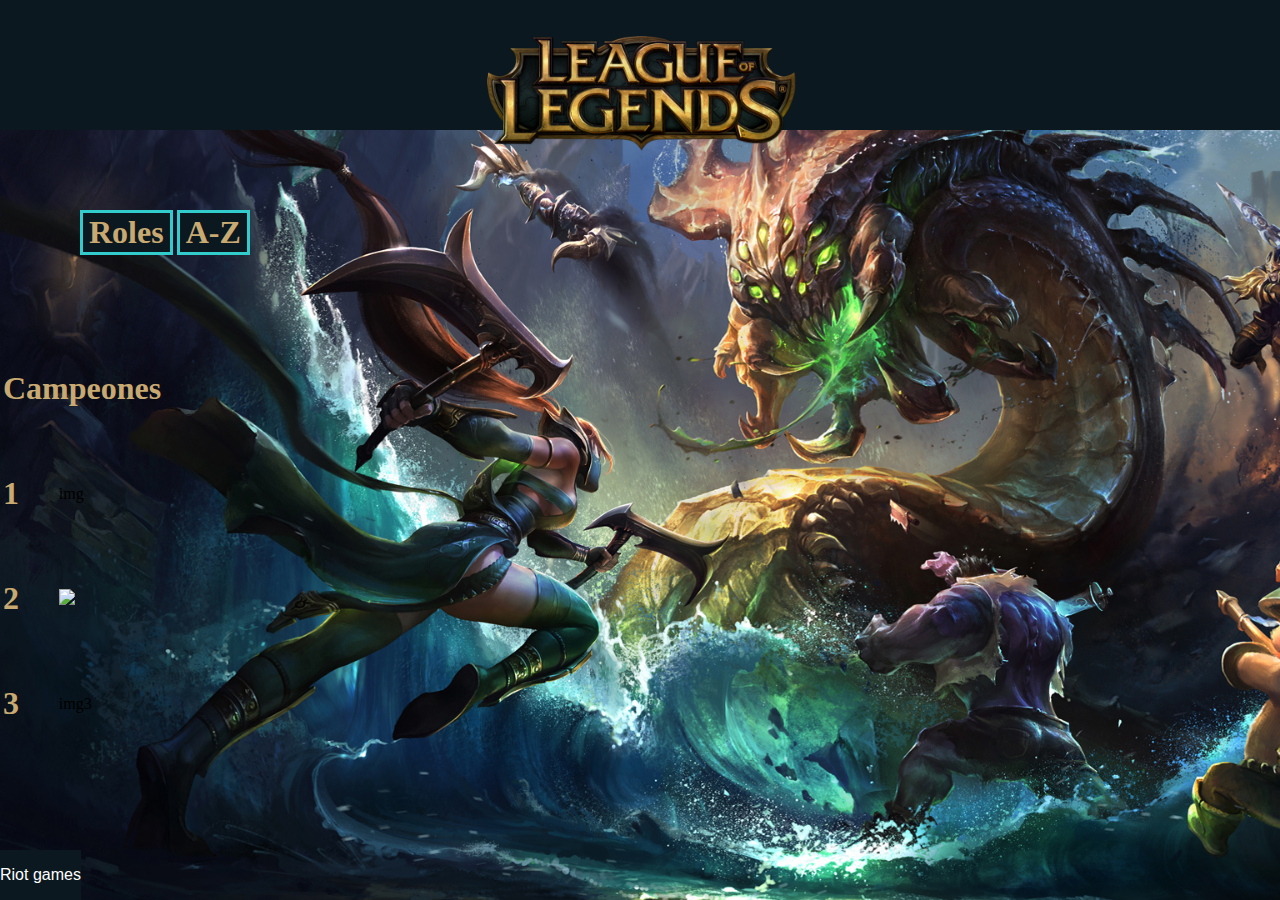
==== src/index.html @ fadd1691 "Merge pull request #7 from OyukiCV/rama-oyuki" ====
<!DOCTYPE html>
<html>
  <head>
    <meta charset="utf-8">
    <meta name="viewport" content="width=device-width, initial-scale=1">
    <title>Data Lovers</title>
    <link rel="stylesheet" href="style.css" />
  </head>
  <body  class="fondo">
    <div id="root"></div>
    <section>
    
    <header >
       <img  id=logo  src="imagenes/logo-lol.png">
  </header>

  <!--- menu lado izquierdo --->
  </section>
  <section class="boton">
    <button class="btn"> Roles</button>
    <button class="btn">A-Z</button>

  </section>

  <!--- campeones favoritos --->

  <section>
<table>
  <th colspan="2"><p class="text">Campeones</p></th>
  <tr>
    <td><p class="text">1</td>
    <td>img</td>
  </tr>
  <tr>
    <td><p class="text">2</td>
    <td><img src="https://www.masterypoints.com/assets/img/lol/champion_icons/Aatrox.png"/></td>
  </tr>
   <tr>
    <td><p class="text">3</td>
    <td>img3</td>
  </tr>
</table>
   
  </section>

  <footer>
    <p class="pie-pag">
  Riot games</p></footer>
  <!-- <script src="./data/lol/lol.js"></script>
   <script src="data.js"></script>
 <script src="main.js"></script>-->
---- src/style.css ----
body {
margin: 0;
padding: 0;
}

#fondo {
background: url("imagenes/fondo1.jpg"); center center no-repeat;
background-size: 100px;
}
html{
background: url("imagenes/fondo1.jpg");
min-height: 100%;
background-size: cover;
}
header {
background: #0C181F;
text-align: center;
height: 130px;

}
header #logo  {
size: inherit;
width: 25%;
}
p.text{
	font-family:PT Serif ;
	font-weight: bold;
	font-size:2rem ;
	color:#C8A971 ;

}
.boton{

	overflow:hidden;
	padding: 80px;
}

.btn{
	font-family:PT Serif ;
	font-weight: bold;
	font-size:2rem ;
	border: 3px solid #33CCCC;
	background-color:#0C181F; 
	color:#C8A971 ;

}

footer {
bottom: 0px;
height: 50px;
background: #0C181F;
text-align: center;
position:fixed;
color: #fff;
}

.pie-pag{
font-family: arial;
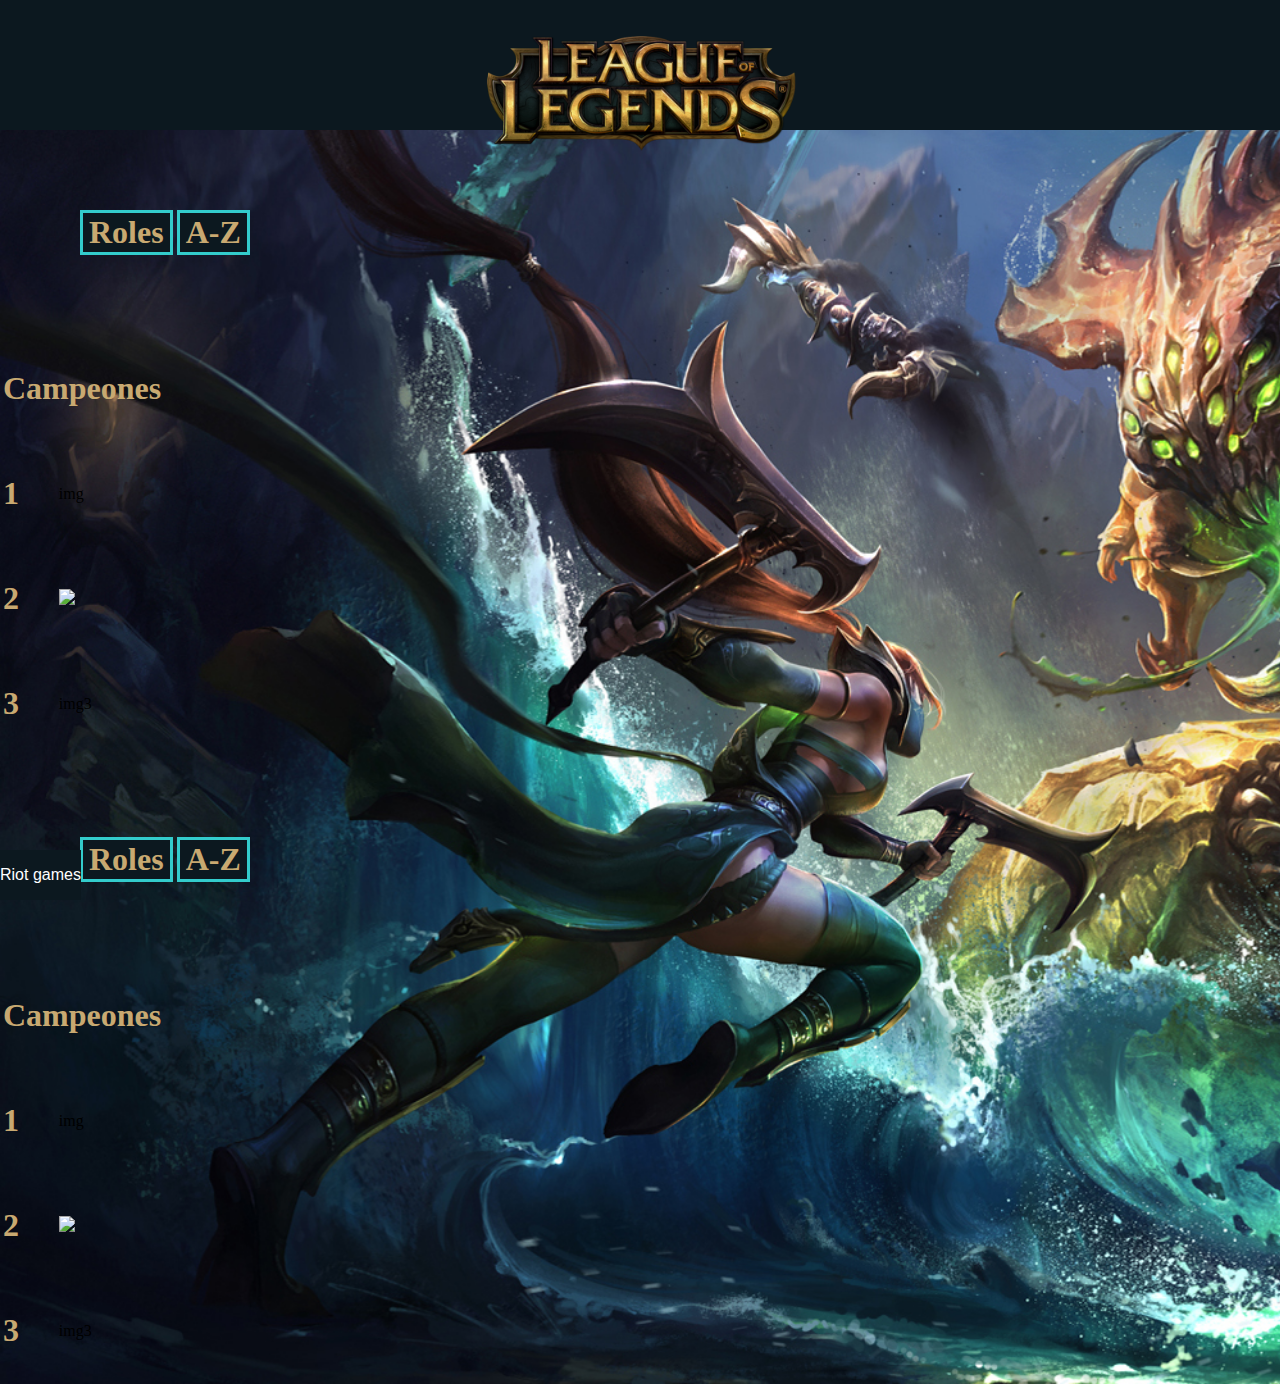
==== commit 683984ec: "Merge branch 'master' into Rama-Dany" ====
--- a/src/index.html
+++ b/src/index.html
@@ -6,13 +6,50 @@
     <title>Data Lovers</title>
     <link rel="stylesheet" href="style.css" />
   </head>
-  <body  class="fondo">
-    <div id="root"></div>
-    <section>
-    
-    <header >
-       <img  id=logo  src="imagenes/logo-lol.png">
-  </header>
+
+  <body>
+      <body  class="fondo">
+          <div id="root"></div>
+          <section>
+       
+          <header >
+             <img  id=logo  src="imagenes/logo-lol.png">
+        </header>
+       
+        <!--- menu lado izquierdo --->
+        </section>
+        <section class="boton">
+          <button class="btn"> Roles</button>
+          <button class="btn">A-Z</button>
+       
+        </section>
+       
+        <!--- campeones favoritos --->
+       
+        <section>
+       <table>
+        <th colspan="2"><p class="text">Campeones</p></th>
+        <tr>
+          <td><p class="text">1</td>
+          <td>img</td>
+        </tr>
+        <tr>
+          <td><p class="text">2</td>
+          <td><img src="https://www.masterypoints.com/assets/img/lol/champion_icons/Aatrox.png
+       https://www.masterypoints.com/assets/img/lol/champion_icons/Aatrox.png
+       "/></td>
+        </tr>
+         <tr>
+          <td><p class="text">3</td>
+          <td>img3</td>
+        </tr>
+       </table>
+       
+        </section>
+       
+        <footer>
+          <p class="pie-pag">
+        Riot games</p></footer>
 
   <!--- menu lado izquierdo --->
   </section>
--- a/src/style.css
+++ b/src/style.css
@@ -1,3 +1,8 @@
+.disappear{
+    display: none
+
+}
+
 body {
 margin: 0;
 padding: 0;
@@ -55,4 +60,5 @@
 }
 
 .pie-pag{
-font-family: arial;+font-family: arial;
+
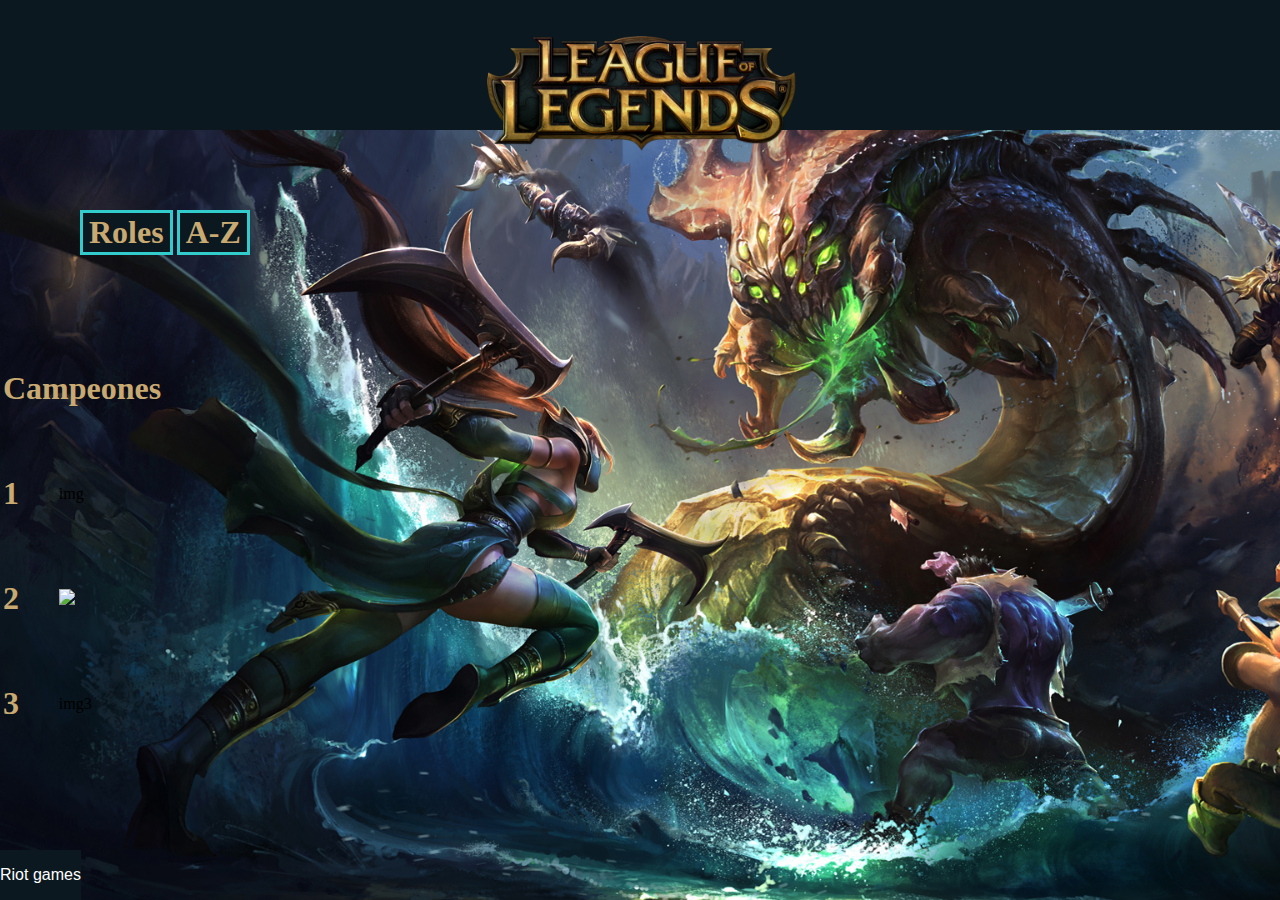
==== commit 836acf97: "implementando boton az,intento 1,mostrar data canpeones" ====
--- a/src/index.html
+++ b/src/index.html
@@ -11,21 +11,21 @@
       <body  class="fondo">
           <div id="root"></div>
           <section>
-       
+
           <header >
              <img  id=logo  src="imagenes/logo-lol.png">
         </header>
-       
+
         <!--- menu lado izquierdo --->
         </section>
         <section class="boton">
           <button class="btn"> Roles</button>
-          <button class="btn">A-Z</button>
-       
+          <button class="btn" onclick="root" id="campeones">A-Z</button>
+
         </section>
-       
+
         <!--- campeones favoritos --->
-       
+
         <section>
        <table>
         <th colspan="2"><p class="text">Campeones</p></th>
@@ -36,7 +36,6 @@
         <tr>
           <td><p class="text">2</td>
           <td><img src="https://www.masterypoints.com/assets/img/lol/champion_icons/Aatrox.png
-       https://www.masterypoints.com/assets/img/lol/champion_icons/Aatrox.png
        "/></td>
         </tr>
          <tr>
@@ -44,45 +43,13 @@
           <td>img3</td>
         </tr>
        </table>
-       
+
         </section>
-       
+
         <footer>
           <p class="pie-pag">
         Riot games</p></footer>
 
-  <!--- menu lado izquierdo --->
-  </section>
-  <section class="boton">
-    <button class="btn"> Roles</button>
-    <button class="btn">A-Z</button>
-
-  </section>
-
-  <!--- campeones favoritos --->
-
-  <section>
-<table>
-  <th colspan="2"><p class="text">Campeones</p></th>
-  <tr>
-    <td><p class="text">1</td>
-    <td>img</td>
-  </tr>
-  <tr>
-    <td><p class="text">2</td>
-    <td><img src="https://www.masterypoints.com/assets/img/lol/champion_icons/Aatrox.png"/></td>
-  </tr>
-   <tr>
-    <td><p class="text">3</td>
-    <td>img3</td>
-  </tr>
-</table>
-   
-  </section>
-
-  <footer>
-    <p class="pie-pag">
-  Riot games</p></footer>
-  <!-- <script src="./data/lol/lol.js"></script>
+ <script src="./data/lol/lol.js"></script>
    <script src="data.js"></script>
- <script src="main.js"></script>-->
+ <script src="main.js"></script>
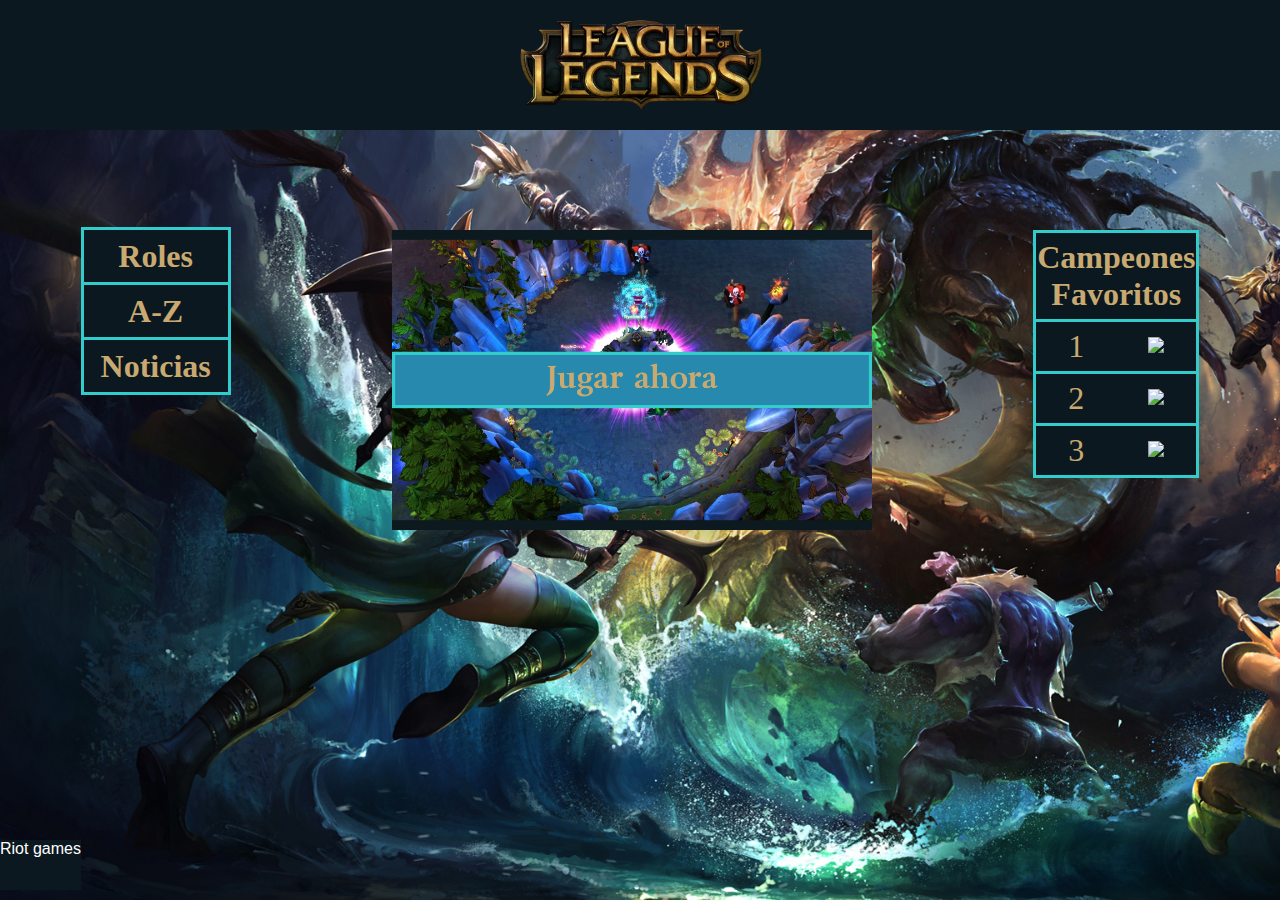
==== commit c79f5711: "Merge pull request #9 from OyukiCV/rama-oyuki" ====
--- a/src/index.html
+++ b/src/index.html
@@ -3,53 +3,60 @@
   <head>
     <meta charset="utf-8">
     <meta name="viewport" content="width=device-width, initial-scale=1">
+    <link href="imagenes/favicon.ico" rel="icon" type="image/x-icon" />
     <title>Data Lovers</title>
     <link rel="stylesheet" href="style.css" />
   </head>
+  <body  class="fondo">
+    <div id="root"></div>
+    
+    <div class="pleca-sup">
+      
+      <img id="logo-lol"  src="imagenes/logo-lol.png" alt="lol">
+      
+    </div>
+    <!--- menu lado izquierdo --->
+    <div class="principal">
+      <div class="menu"> 
+        <button class="btn"> Roles</button>
+        <button class="btn" onclick="" id="campeones">A-Z</button>
+        <button class="btn">Noticias</button>
+      </div>
+      <!---pantalla ir a jugar--->
+      <div class="jugar-lol" style="height: 300px">
+      <a title="League of legends" href="https://signup.lan.leagueoflegends.com/es/signup/index#/">  <img  src="imagenes/juego.jpg" alt="play-lol" width="480px" height="300px">  </a>
 
-  <body>
-      <body  class="fondo">
-          <div id="root"></div>
-          <section>
+      </div> 
+      <!--- campeones favoritos --->
+      <div class="favoritos"> 
+        <table>
+          <th colspan="2"><p class="text">Campeones </br>Favoritos</p></th>
+          <tr>
+            <td><p class="text">1</td>
+            <td><img src="imagenes/Jax.jpg" width="50%"> </td>
+          </tr>
+          <tr>
+            <td><p class="text">2</td>
+            <td><img src="imagenes/Ahri.png
+            "  width="50%"/></td>
+          </tr>
+          <tr>
+            <td><p class="text">3</td>
+            <td><img src="imagenes/Yasuo.png
+            "  width="50%"/></td>
+          </tr>
+        </table>
+      </div>
 
-          <header >
-             <img  id=logo  src="imagenes/logo-lol.png">
-        </header>
-
-        <!--- menu lado izquierdo --->
-        </section>
-        <section class="boton">
-          <button class="btn"> Roles</button>
-          <button class="btn" onclick="root" id="campeones">A-Z</button>
-
-        </section>
-
-        <!--- campeones favoritos --->
-
-        <section>
-       <table>
-        <th colspan="2"><p class="text">Campeones</p></th>
-        <tr>
-          <td><p class="text">1</td>
-          <td>img</td>
-        </tr>
-        <tr>
-          <td><p class="text">2</td>
-          <td><img src="https://www.masterypoints.com/assets/img/lol/champion_icons/Aatrox.png
-       "/></td>
-        </tr>
-         <tr>
-          <td><p class="text">3</td>
-          <td>img3</td>
-        </tr>
-       </table>
-
-        </section>
-
-        <footer>
-          <p class="pie-pag">
-        Riot games</p></footer>
-
- <script src="./data/lol/lol.js"></script>
-   <script src="data.js"></script>
- <script src="main.js"></script>
+    </div>
+    <div class="pie">
+   
+      Riot games
+      
+ 
+    </div>
+    <script src="./data/lol/lol.js"></script>
+    <script src="data.js"></script>
+    <script src="main.js"></script>
+  </body>
+</html>--- a/src/style.css
+++ b/src/style.css
@@ -1,3 +1,6 @@
+<style>
+@import url('https://fonts.googleapis.com/css?family=PT+Serif:400,700&display=swap');
+</style>
 .disappear{
     display: none
 
@@ -8,37 +11,66 @@
 padding: 0;
 }
 
-#fondo {
-background: url("imagenes/fondo1.jpg"); center center no-repeat;
-background-size: 100px;
-}
+
 html{
 background: url("imagenes/fondo1.jpg");
 min-height: 100%;
 background-size: cover;
 }
-header {
+
+
+.menu-logo{
+position: absolute;
+}
+
+.pleca-sup {
 background: #0C181F;
 text-align: center;
 height: 130px;
 
+
 }
-header #logo  {
-size: inherit;
-width: 25%;
+#logo-lol  {
+width: 250px;
+margin-top: -8px;
+
 }
+
+
 p.text{
-	font-family:PT Serif ;
-	font-weight: bold;
+	font-family:PT Serif bold;
+
 	font-size:2rem ;
 	color:#C8A971 ;
+	margin-top: 5px;
+	margin-bottom: 5px;
+
 
 }
-.boton{
 
-	overflow:hidden;
-	padding: 80px;
+.principal{
+
+	display: flex;
+	justify-content: space-around;
 }
+
+.menu{
+	float: left;
+	padding: 100px 0px 80px 0px;
+	width: min-content;
+	height: min-content;
+}
+.jugar-lol{
+	float: left;
+	padding: 100px 0px 0px 0px;
+	}
+
+
+
+.favoritos{
+       float: left;
+       padding: 100px 0px 80px 0px;
+        }
 
 .btn{
 	font-family:PT Serif ;
@@ -47,18 +79,57 @@
 	border: 3px solid #33CCCC;
 	background-color:#0C181F; 
 	color:#C8A971 ;
+	line-height: 50px;
+	text-align: center;
+	width: 150px;
+	margin-top: -3px;
 
 }
 
-footer {
-bottom: 0px;
+table{
+	text-align: center;
+	border-collapse: collapse;
+	border: #33CCCC 3px solid;
+	background-color:#0C181F;
+
+}
+tr{
+	border:#33CCCC 3px solid;
+	text-align: center;
+	margin left: 5px;
+}
+th{
+	margin: 5px;
+}
+ td{
+	 text-align: center;
+}
+
+.pie {
+bottom: 10px;
 height: 50px;
 background: #0C181F;
 text-align: center;
 position:fixed;
 color: #fff;
+font-family: arial;
 }
 
-.pie-pag{
-font-family: arial;
 
+
+.roles{
+background: #2589AD;
+border: 6px solid #33CCCC;
+text-align: center;
+height: 80px;
+margin-top: 80px;
+
+}
+h2{
+	font-family:PT Serif bold ;
+	font-weight: bold;
+	font-size: 3rem;
+	color: white;
+	text-align: center;
+	margin-top: 5px;
+}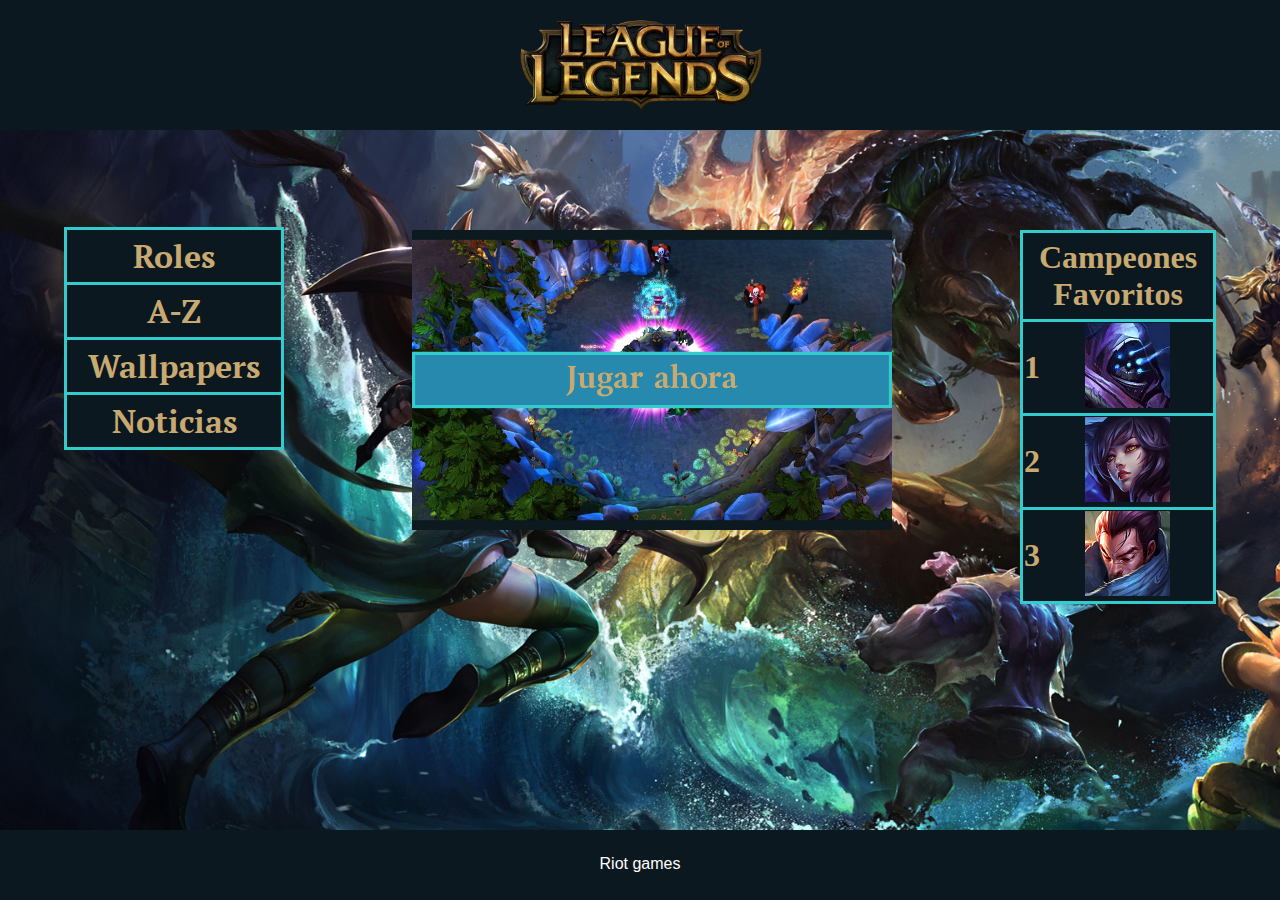
==== commit 5c82c998: "Seactualizó la data lol links rotos de imagenes, se dio estilo a las cards de data lol" ====
--- a/src/index.html
+++ b/src/index.html
@@ -7,56 +7,57 @@
     <title>Data Lovers</title>
     <link rel="stylesheet" href="style.css" />
   </head>
-  <body  class="fondo">
+  <body>
+
     <div id="root"></div>
-    
+
     <div class="pleca-sup">
-      
+
       <img id="logo-lol"  src="imagenes/logo-lol.png" alt="lol">
-      
+
     </div>
     <!--- menu lado izquierdo --->
     <div class="principal">
-      <div class="menu"> 
-        <button class="btn"> Roles</button>
-        <button class="btn" onclick="" id="campeones">A-Z</button>
-        <button class="btn">Noticias</button>
+      <div class="menu">
+        <button class="btnLol"> Roles</button>
+        <button class="btnLol" onclick="" id="campeones">A-Z</button>
+        <button class="btnLol">Wallpapers</button>
+        <button class="btnLol">Noticias</button>
+
       </div>
       <!---pantalla ir a jugar--->
       <div class="jugar-lol" style="height: 300px">
       <a title="League of legends" href="https://signup.lan.leagueoflegends.com/es/signup/index#/">  <img  src="imagenes/juego.jpg" alt="play-lol" width="480px" height="300px">  </a>
 
-      </div> 
+      </div>
       <!--- campeones favoritos --->
-      <div class="favoritos"> 
+      <div class="favoritos">
         <table>
           <th colspan="2"><p class="text">Campeones </br>Favoritos</p></th>
           <tr>
             <td><p class="text">1</td>
-            <td><img src="imagenes/Jax.jpg" width="50%"> </td>
+            <td><img src="imagenes/jax.jpg" width="50%"> </td>
           </tr>
           <tr>
             <td><p class="text">2</td>
-            <td><img src="imagenes/Ahri.png
-            "  width="50%"/></td>
+            <td><img src="imagenes/ahri.png"  width="50%"/></td>
           </tr>
           <tr>
             <td><p class="text">3</td>
-            <td><img src="imagenes/Yasuo.png
-            "  width="50%"/></td>
+            <td><img src="imagenes/yasuo.png"  width="50%"/></td>
           </tr>
         </table>
       </div>
 
     </div>
     <div class="pie">
-   
+
       Riot games
-      
- 
+
+
     </div>
     <script src="./data/lol/lol.js"></script>
     <script src="data.js"></script>
-    <script src="main.js"></script>
+    <!--<script src="main2.js"></script>-->
   </body>
-</html>+</html>
--- a/src/style.css
+++ b/src/style.css
@@ -1,135 +1,142 @@
-<style>
 @import url('https://fonts.googleapis.com/css?family=PT+Serif:400,700&display=swap');
-</style>
 .disappear{
-    display: none
-
+display: none
 }
-
-body {
+/**/
+body, html{
 margin: 0;
 padding: 0;
-}
-
-
-html{
 background: url("imagenes/fondo1.jpg");
 min-height: 100%;
 background-size: cover;
+background-attachment: fixed;
+z-index: 0;
 }
-
-
 .menu-logo{
 position: absolute;
 }
-
 .pleca-sup {
 background: #0C181F;
 text-align: center;
 height: 130px;
-
-
 }
 #logo-lol  {
 width: 250px;
 margin-top: -8px;
+}
+p.text{
+font-family:PT Serif bold;
+font-weight: bold;
+font-size:2rem ;
+color:#C8A971 ;
+margin-top: 5px;
+margin-bottom: 5px;
+}
+.principal{
+display: flex;
+justify-content: space-around;
+}
+.menu{
+float: left;
+padding: 100px 0px 80px 0px;
+width: min-content;
+height: min-content;
+}
+.jugar-lol{
+float: left;
+padding: 100px 0px 0px 0px;
+}
+.favoritos{
+float: left;
+padding: 100px 0px 80px 0px;
+}
+.btnLol{
+font-family:PT Serif ;
+font-weight: bold;
+font-size:2rem ;
+border: 3px solid #33CCCC;
+background-color:#0C181F;
+color:#C8A971 ;
+line-height: 50px;
+text-align: center;
+width: 220px;
+margin-top: -3px;
+cursor: pointer;
+}
+table{
+text-align: center;
+border-collapse: collapse;
+border: #33CCCC 3px solid;
+background-color:#0C181F;
+}
+tr{
+border:#33CCCC 3px solid;
+text-align: center;
 
 }
-
-
-p.text{
-	font-family:PT Serif bold;
-
-	font-size:2rem ;
-	color:#C8A971 ;
-	margin-top: 5px;
-	margin-bottom: 5px;
-
-
+th{
+margin: 5px;
 }
-
-.principal{
-
-	display: flex;
-	justify-content: space-around;
+td{
+text-align: center;
 }
-
-.menu{
-	float: left;
-	padding: 100px 0px 80px 0px;
-	width: min-content;
-	height: min-content;
-}
-.jugar-lol{
-	float: left;
-	padding: 100px 0px 0px 0px;
-	}
-
-
-
-.favoritos{
-       float: left;
-       padding: 100px 0px 80px 0px;
-        }
-
-.btn{
-	font-family:PT Serif ;
-	font-weight: bold;
-	font-size:2rem ;
-	border: 3px solid #33CCCC;
-	background-color:#0C181F; 
-	color:#C8A971 ;
-	line-height: 50px;
-	text-align: center;
-	width: 150px;
-	margin-top: -3px;
-
-}
-
-table{
-	text-align: center;
-	border-collapse: collapse;
-	border: #33CCCC 3px solid;
-	background-color:#0C181F;
-
-}
-tr{
-	border:#33CCCC 3px solid;
-	text-align: center;
-	margin left: 5px;
-}
-th{
-	margin: 5px;
-}
- td{
-	 text-align: center;
-}
-
-.pie {
-bottom: 10px;
-height: 50px;
-background: #0C181F;
-text-align: center;
-position:fixed;
-color: #fff;
-font-family: arial;
-}
-
-
-
-.roles{
+.categoria{
 background: #2589AD;
 border: 6px solid #33CCCC;
 text-align: center;
 height: 80px;
 margin-top: 80px;
+}
+h2{
+font-family:PT Serif bold ;
+font-weight: bold;
+font-size: 3rem;
+color: #C8A971;
+text-align: center;
+margin-top: 8px;
+}
+h3{
+font-family:PT Serif bold ;
+font-weight: bold;
+font-size: 1.5rem;
+text-align: center;
+margin-top: 8px;
+color: black;
+}
+p{
+font-family: sans-serif;
+color: black;
 
 }
-h2{
-	font-family:PT Serif bold ;
-	font-weight: bold;
-	font-size: 3rem;
-	color: white;
-	text-align: center;
-	margin-top: 5px;
-}+/**/
+.container{
+margin:2rem;
+padding-left: 7%;
+
+}
+.champsCard {
+margin: 1em;
+color: #ffffff;
+text-align:center;
+border: white solid ;
+background: #b89960;
+width: 200px;
+height: 155px;
+padding: 25px;
+display: inline-block;
+}
+
+.champsCard:hover{-webkit-transform:scale(1.2);transform:scale(1.2);}
+
+.pie{
+font-family: arial;
+text-align: center;
+background:#0C181F;
+bottom: 0px;
+left: 0px;
+position:fixed;
+width: 100%;
+height: 45px;
+padding-top: 25px;
+color: #fff;
+}
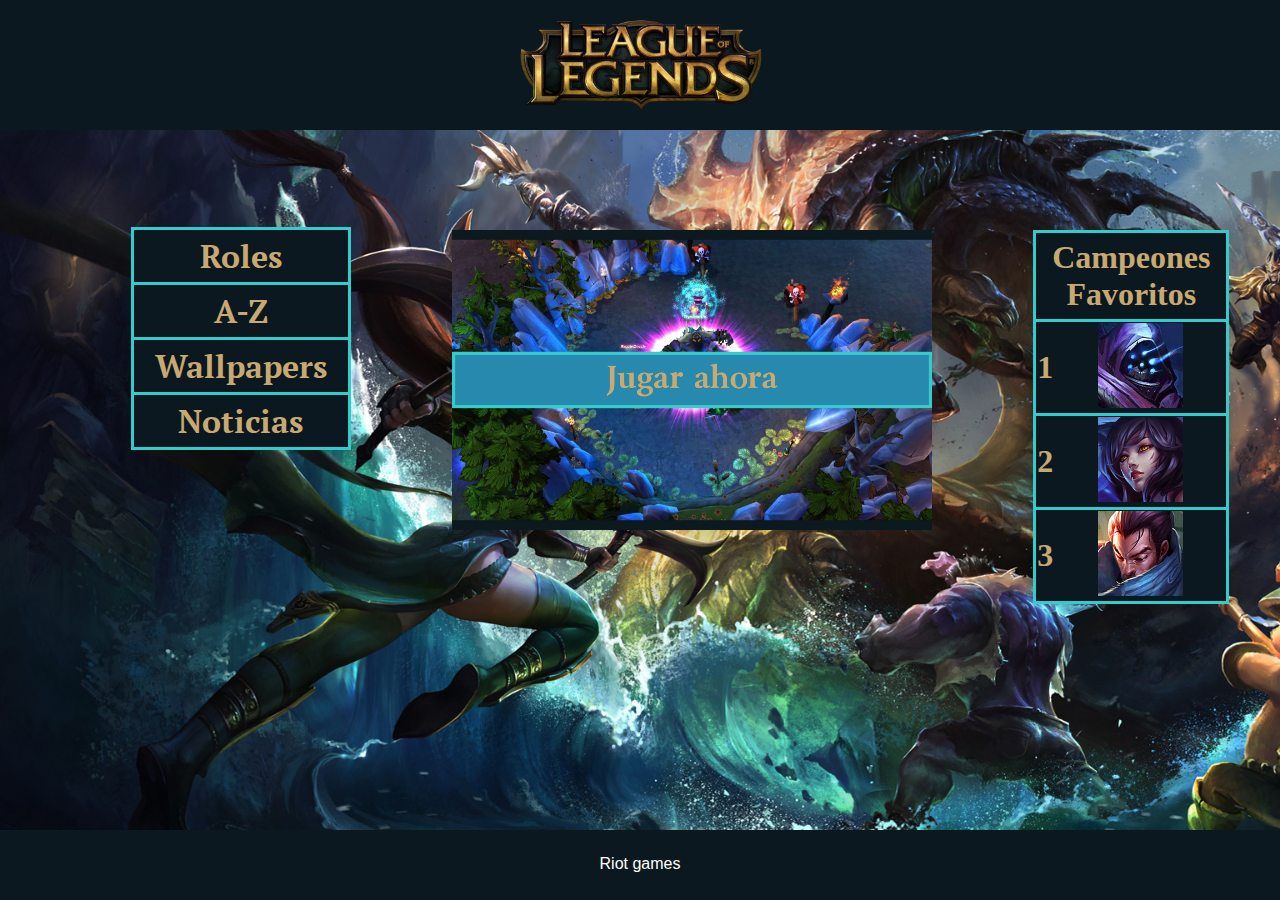
==== commit 54bf83dc: "Merge pull request #10 from OyukiCV/rama-oyuki" ====
--- a/src/index.html
+++ b/src/index.html
@@ -19,8 +19,8 @@
     <!--- menu lado izquierdo --->
     <div class="principal">
       <div class="menu">
-        <button class="btnLol"> Roles</button>
-        <button class="btnLol" onclick="" id="campeones">A-Z</button>
+        <button onclick="location.href='roles.html'" class="btnLol"> Roles</button>
+        <button onclick="location.href='alfabetico.html'" class="btnLol" onclick="" id="campeones">A-Z</button>
         <button class="btnLol">Wallpapers</button>
         <button class="btnLol">Noticias</button>
 
--- a/src/style.css
+++ b/src/style.css
@@ -38,7 +38,7 @@
 }
 .menu{
 float: left;
-padding: 100px 0px 80px 0px;
+padding: 100px 0px 80px 80px;
 width: min-content;
 height: min-content;
 }
@@ -62,6 +62,13 @@
 width: 220px;
 margin-top: -3px;
 cursor: pointer;
+}
+
+.btnLol:hover{
+  color: rgba(255, 255, 255, 1) !important;
+  box-shadow: 0px 0px 8px 1px #33cccc;
+  transition: all 0.2s ease;
+
 }
 table{
 text-align: center;
@@ -128,6 +135,17 @@
 
 .champsCard:hover{-webkit-transform:scale(1.2);transform:scale(1.2);}
 
+.abc-z{
+ width: 100px;
+ height: 40px;
+font-family:PT Serif bold ;
+font-weight: bold;
+font-size: 1.5rem;
+border: 2px solid #33CCCC;
+color: #C8A971;
+background-color: #0C181F;
+}
+
 .pie{
 font-family: arial;
 text-align: center;
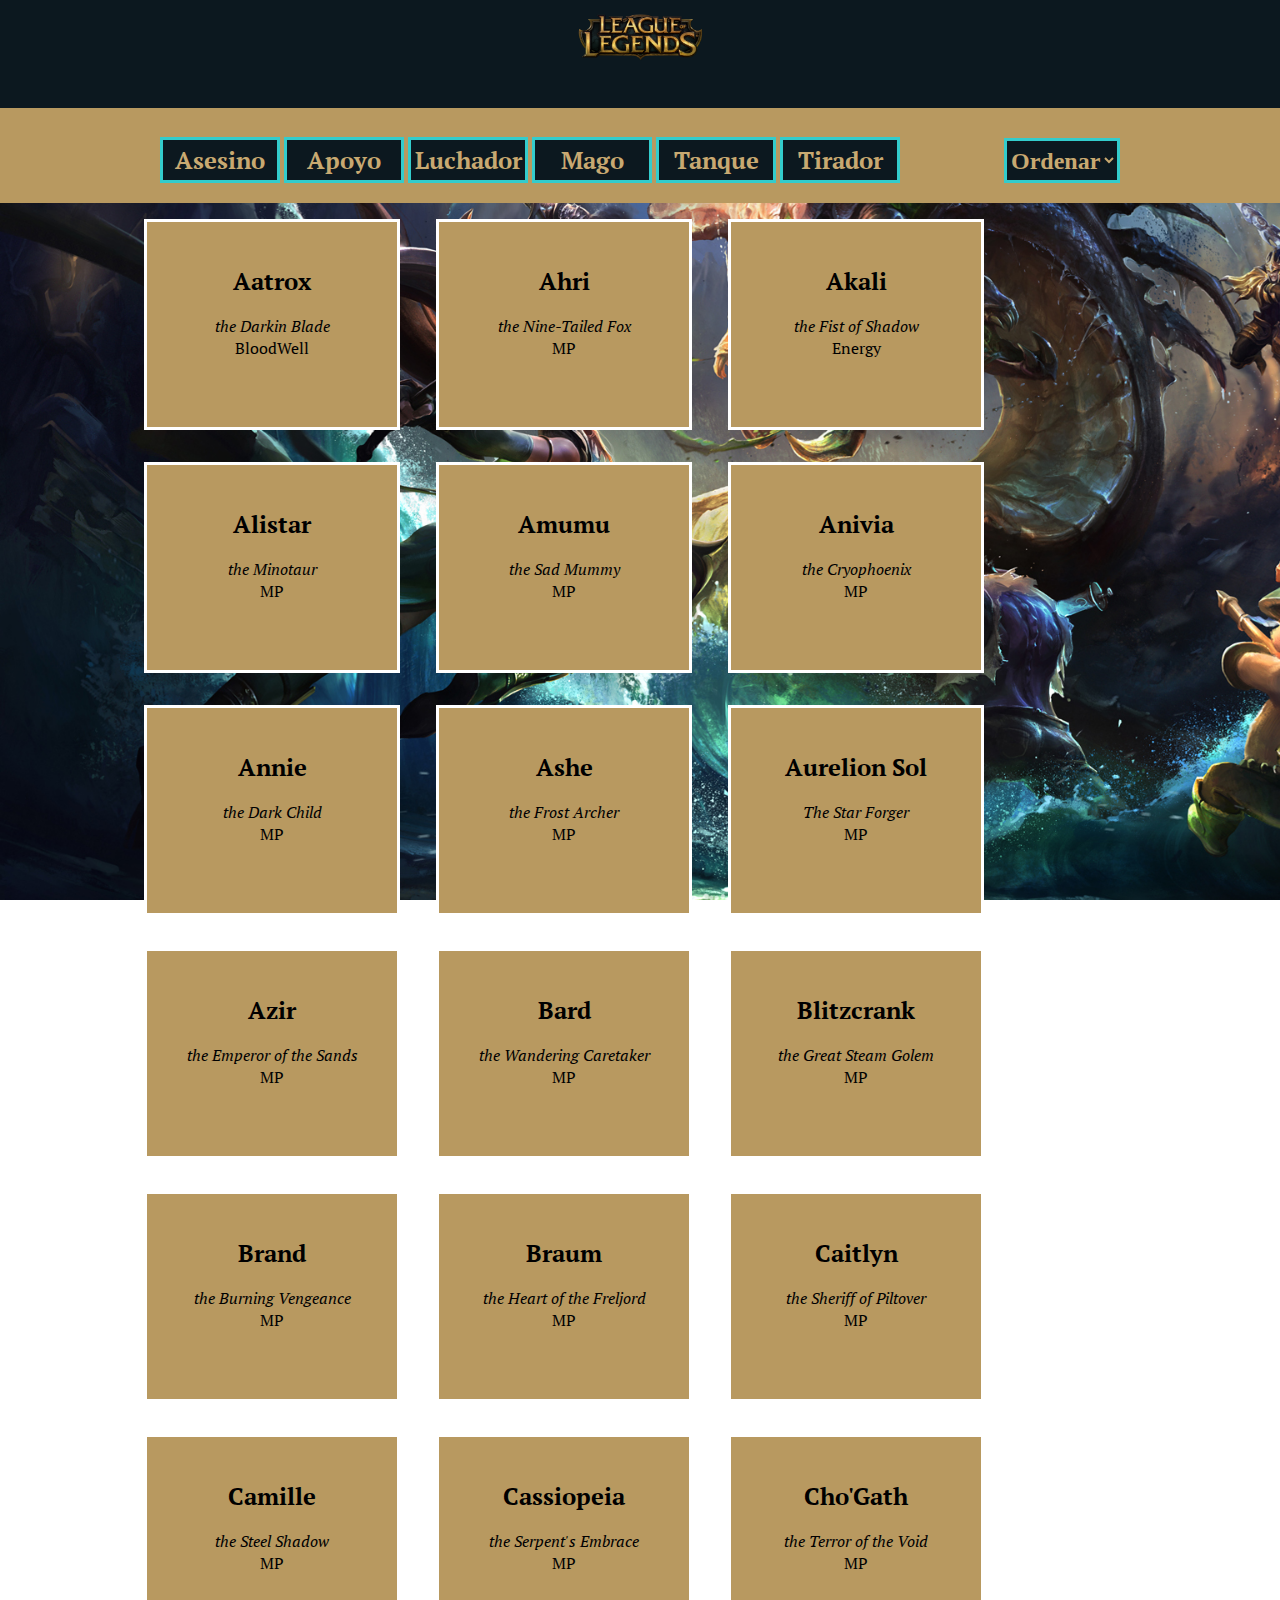
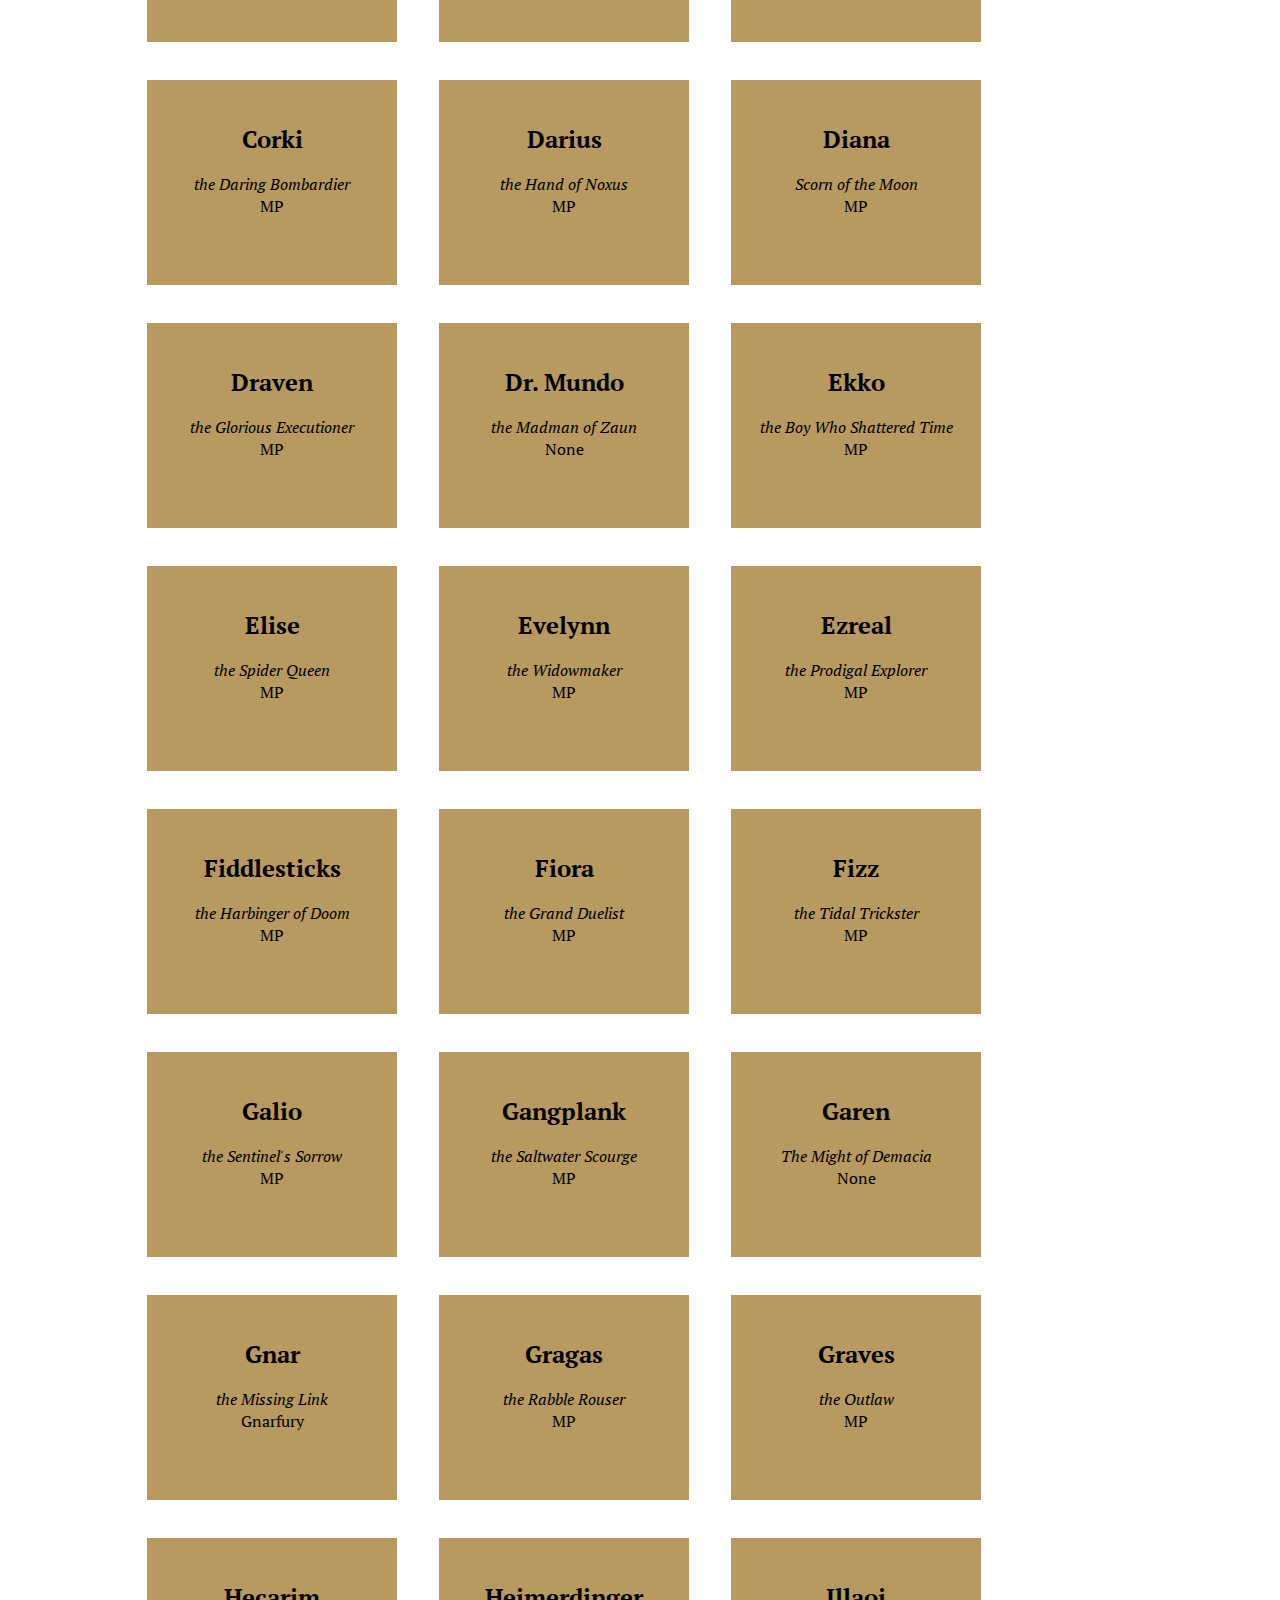
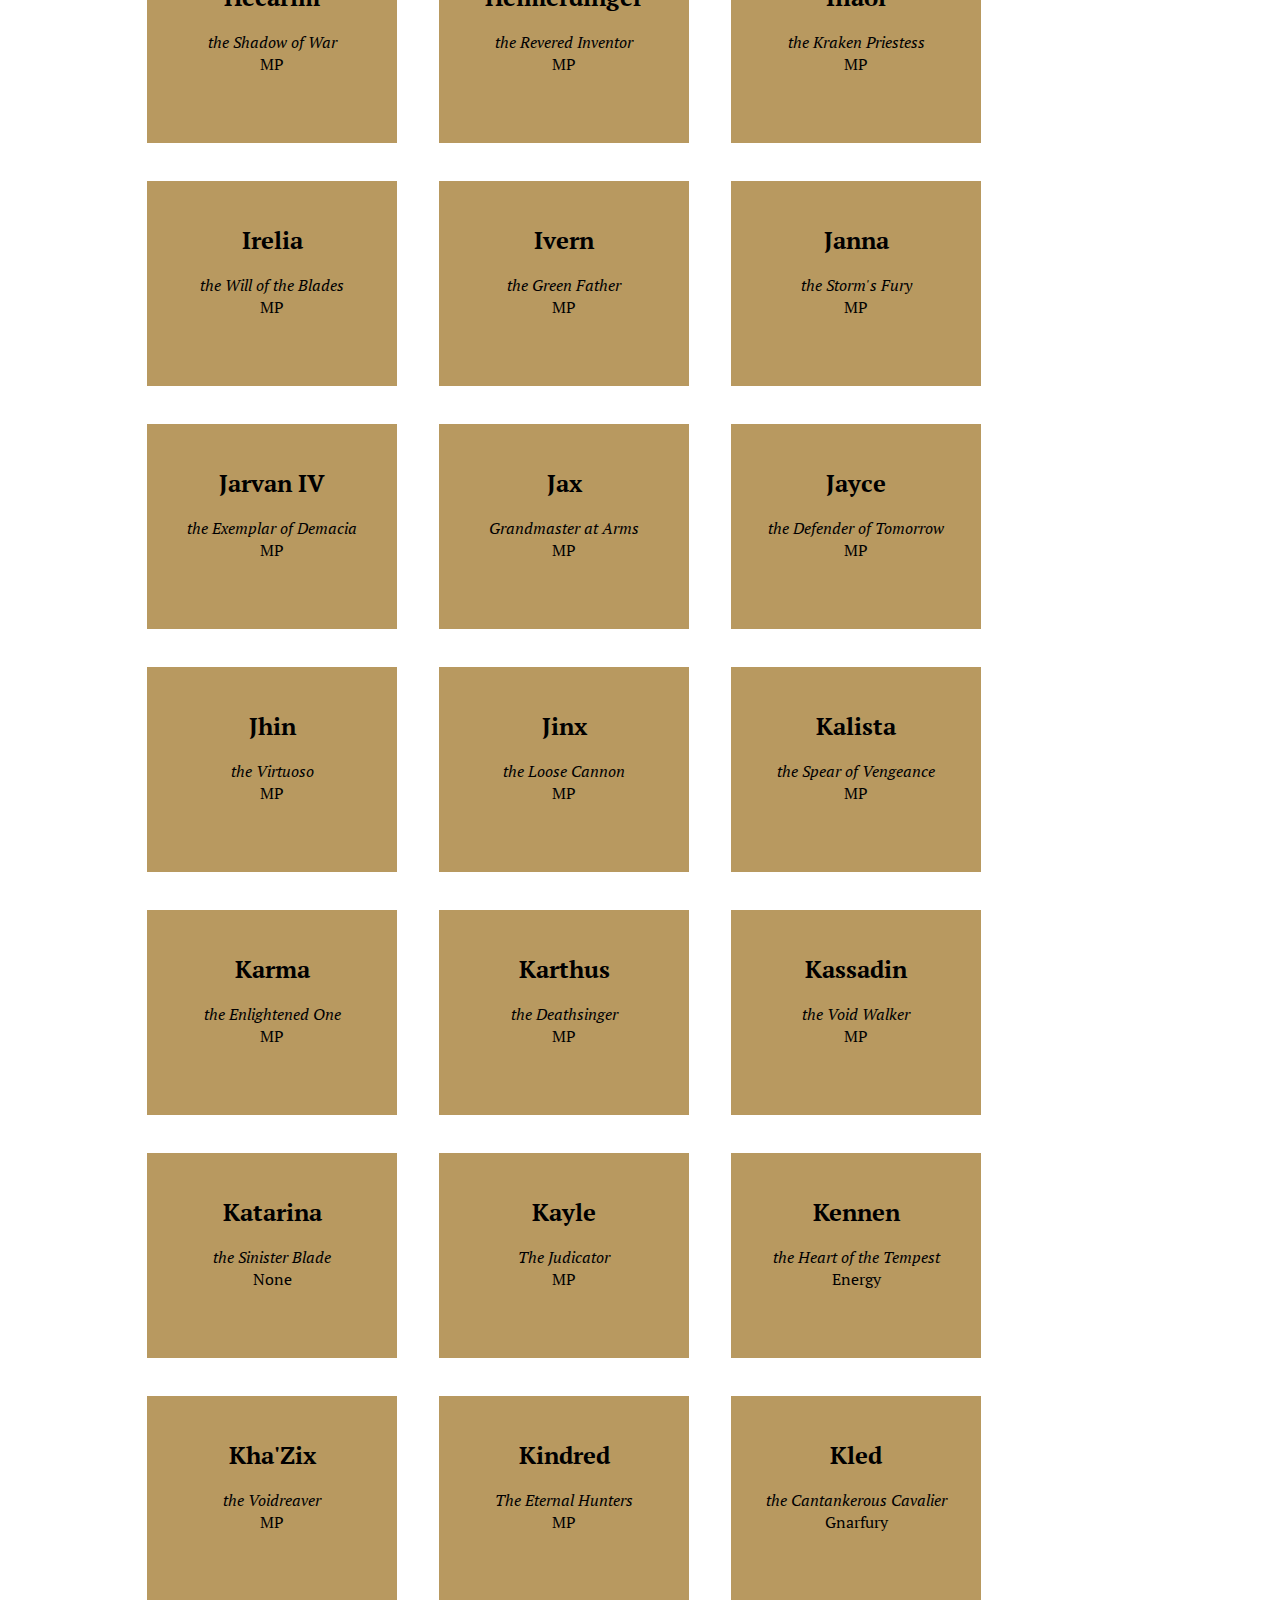
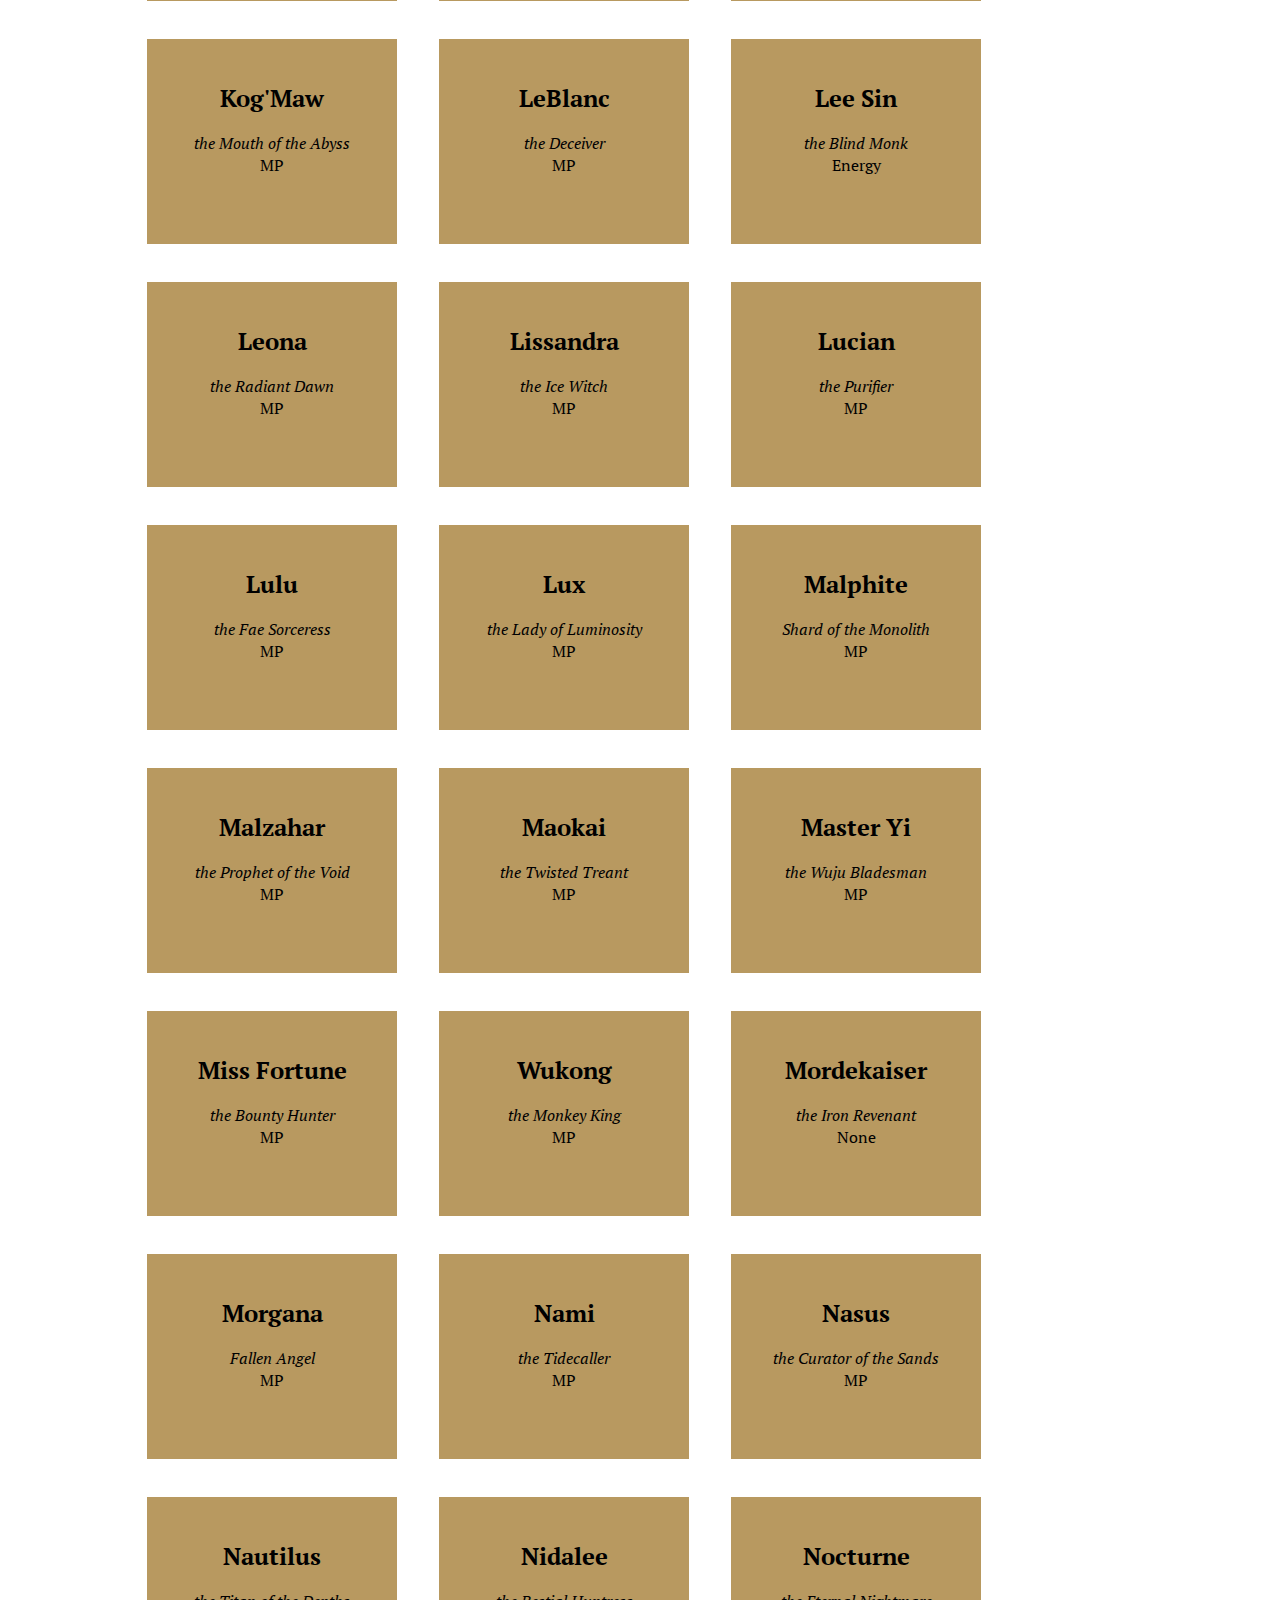
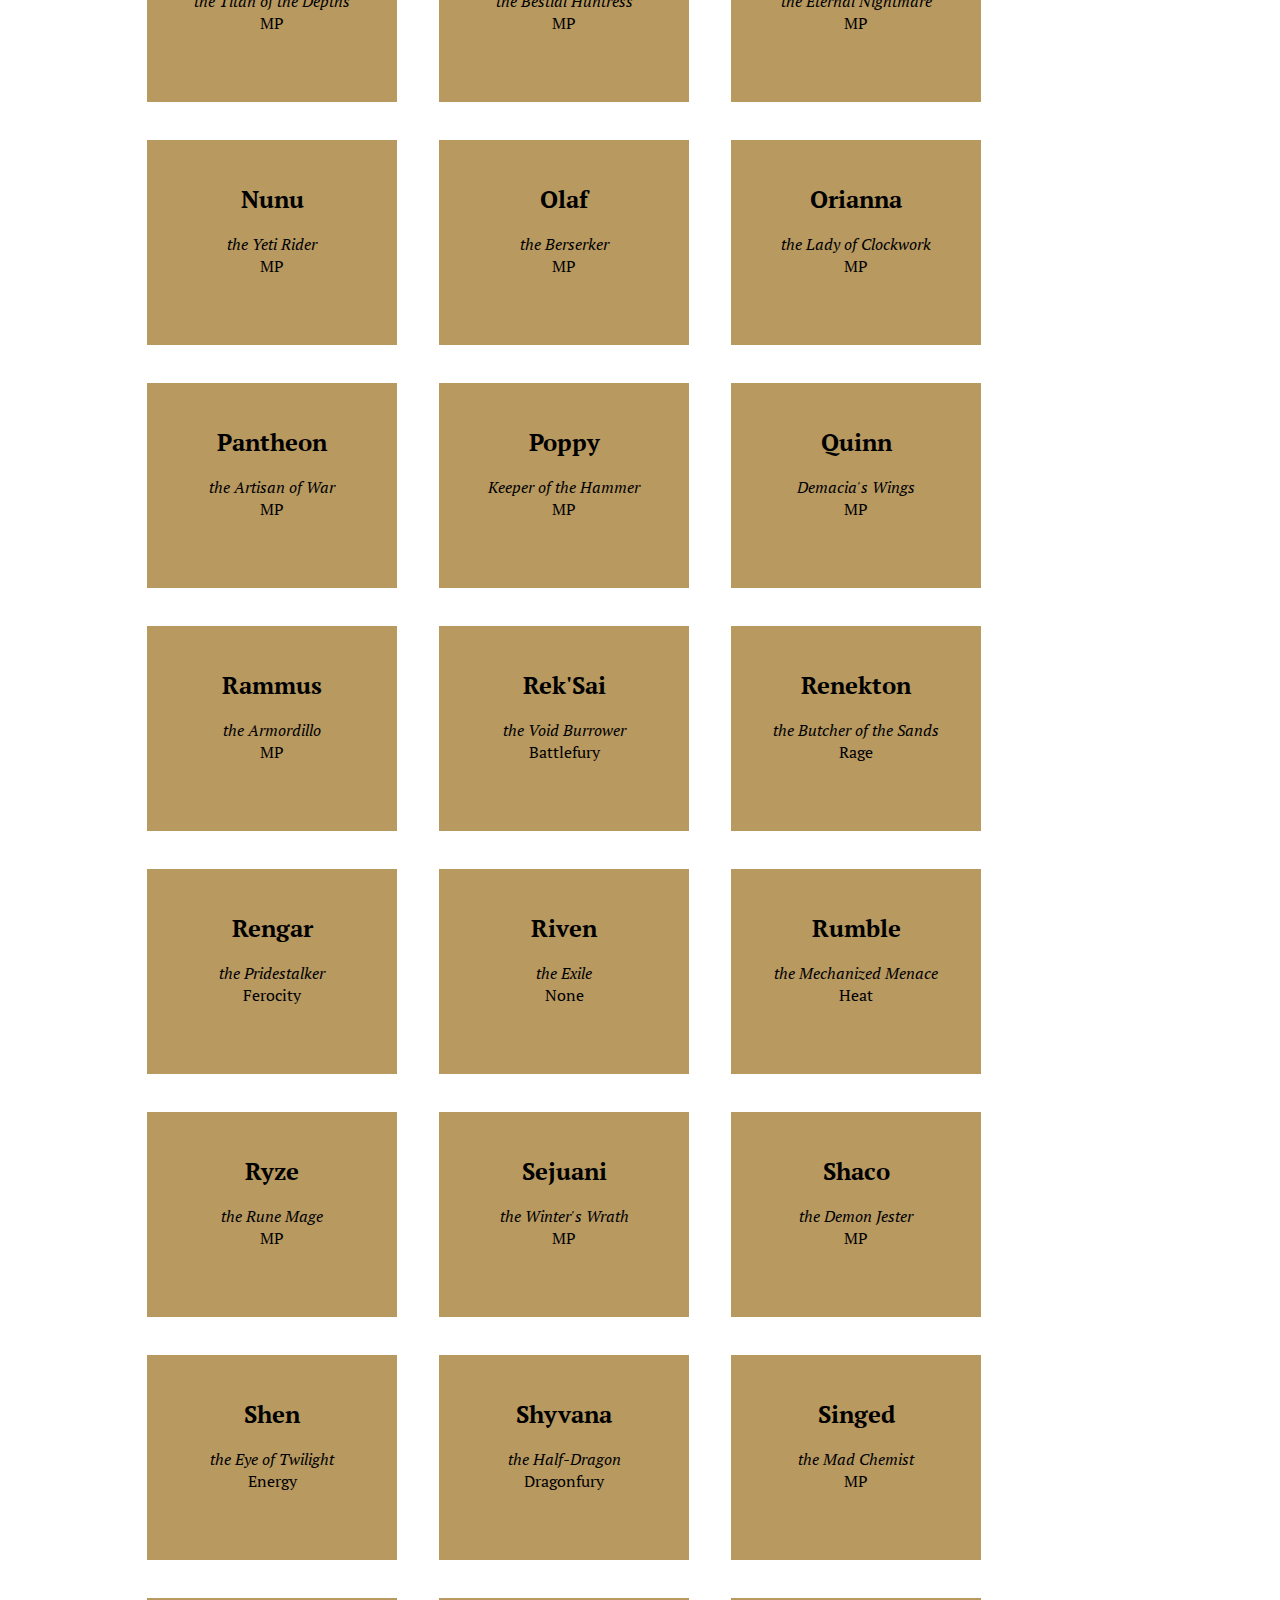
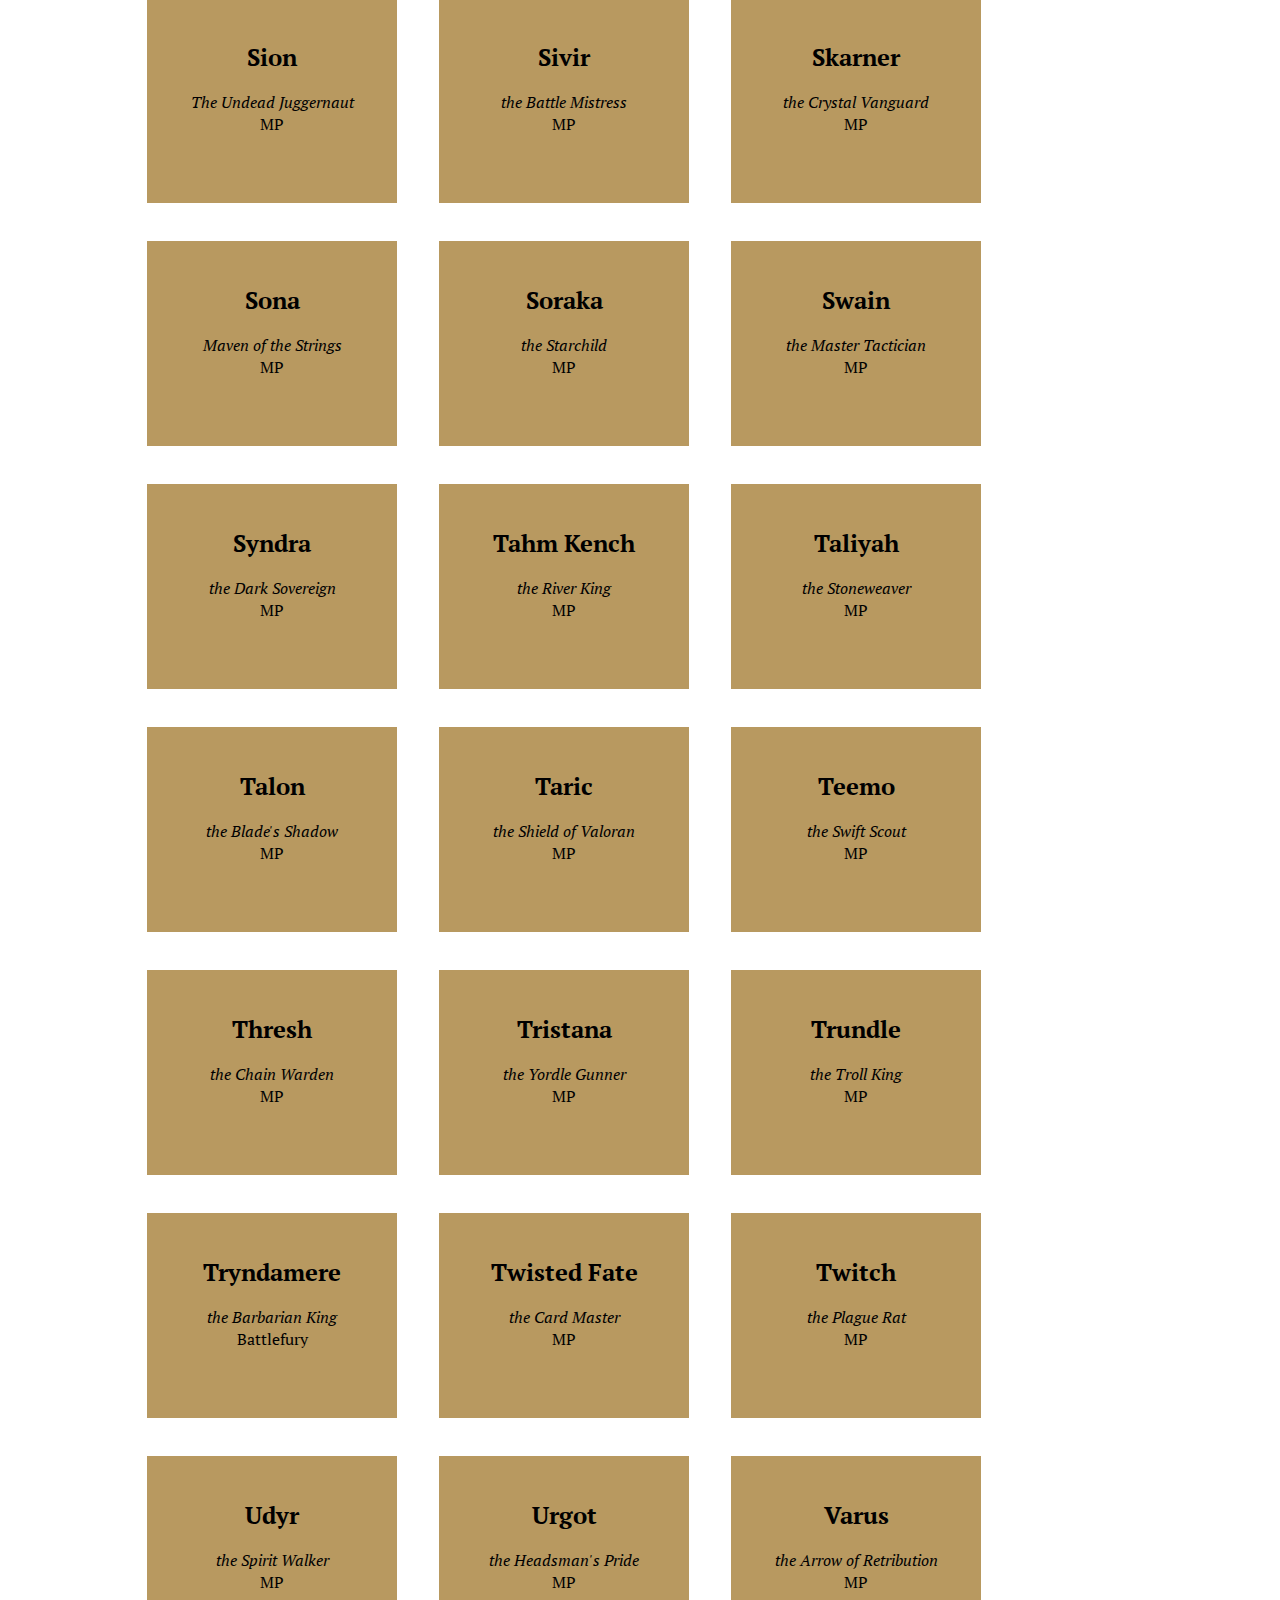
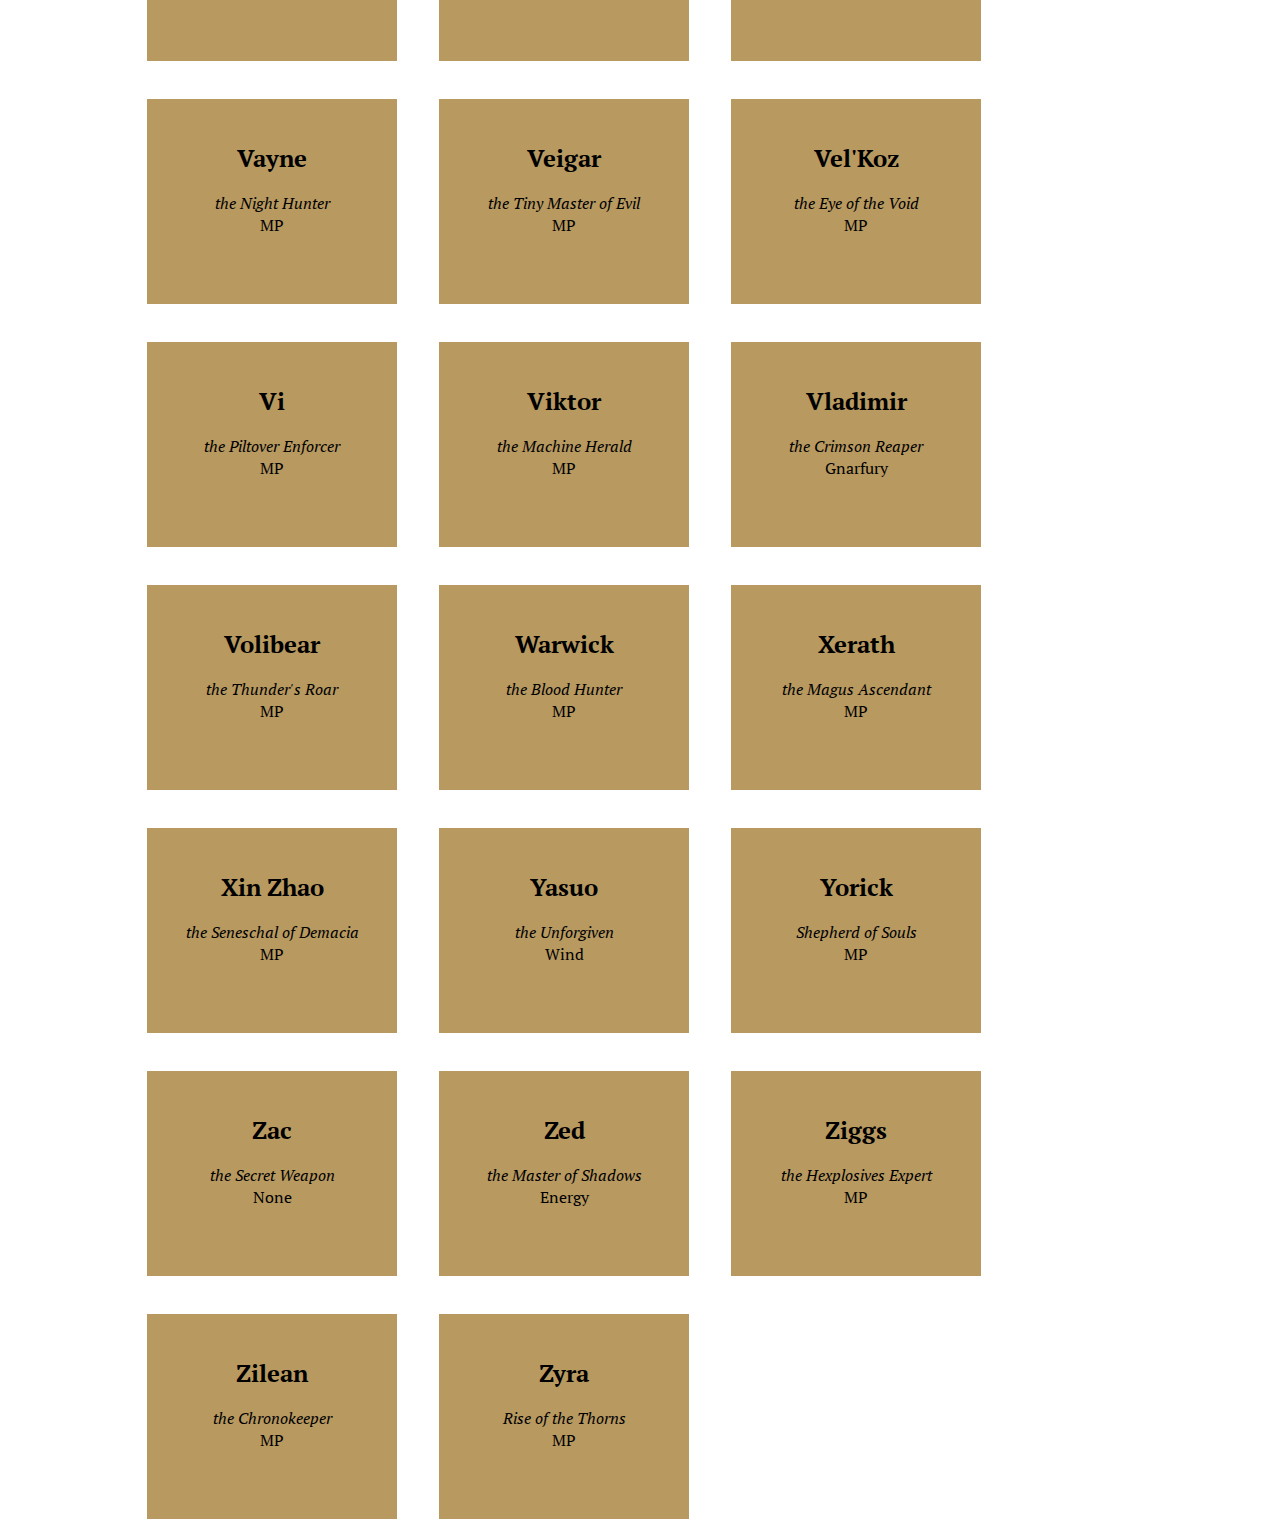
==== commit 32969db6: "Rediseñando version de lol, agregando funcion filtrar" ====
--- a/src/index.html
+++ b/src/index.html
@@ -4,60 +4,38 @@
     <meta charset="utf-8">
     <meta name="viewport" content="width=device-width, initial-scale=1">
     <link href="imagenes/favicon.ico" rel="icon" type="image/x-icon" />
-    <title>Data Lovers</title>
-    <link rel="stylesheet" href="style.css" />
+    <link href="https://fonts.googleapis.com/css?family=PT+Serif&display=swap" rel="stylesheet">
+    <title>Data Lovers 2.0</title>
+    <link rel="stylesheet" href="style2.css" />
   </head>
   <body>
+<header>
+    <img id="logo-lol"  src="imagenes/logo-lol.png" alt="lol">
+</header>
 
-    <div id="root"></div>
-
-    <div class="pleca-sup">
-
-      <img id="logo-lol"  src="imagenes/logo-lol.png" alt="lol">
-
-    </div>
-    <!--- menu lado izquierdo --->
-    <div class="principal">
-      <div class="menu">
-        <button onclick="location.href='roles.html'" class="btnLol"> Roles</button>
-        <button onclick="location.href='alfabetico.html'" class="btnLol" onclick="" id="campeones">A-Z</button>
-        <button class="btnLol">Wallpapers</button>
-        <button class="btnLol">Noticias</button>
-
-      </div>
-      <!---pantalla ir a jugar--->
-      <div class="jugar-lol" style="height: 300px">
-      <a title="League of legends" href="https://signup.lan.leagueoflegends.com/es/signup/index#/">  <img  src="imagenes/juego.jpg" alt="play-lol" width="480px" height="300px">  </a>
-
-      </div>
-      <!--- campeones favoritos --->
-      <div class="favoritos">
-        <table>
-          <th colspan="2"><p class="text">Campeones </br>Favoritos</p></th>
-          <tr>
-            <td><p class="text">1</td>
-            <td><img src="imagenes/jax.jpg" width="50%"> </td>
-          </tr>
-          <tr>
-            <td><p class="text">2</td>
-            <td><img src="imagenes/ahri.png"  width="50%"/></td>
-          </tr>
-          <tr>
-            <td><p class="text">3</td>
-            <td><img src="imagenes/yasuo.png"  width="50%"/></td>
-          </tr>
-        </table>
-      </div>
-
-    </div>
-    <div class="pie">
-
-      Riot games
+  <div class="menu">
+    <button class="btnLol" id="Assassin">Asesino</button>
+    <button class="btnLol" id="Support">Apoyo</button>
+    <button class="btnLol" id="Fighter">Luchador</button>
+    <button class="btnLol" id="Mage">Mago</button>
+    <button class="btnLol" id="Tank">Tanque</button>
+    <button class="btnLol" id="Marksman">Tirador</button>
+  
+    <select id="orderAlpha" class="abc">
+        <option value="ordenar">Ordenar</option>        
+        <option value="az">A-Z</option>
+        <option value="za">Z-A</option>
+      </select> 
 
 
     </div>
-    <script src="./data/lol/lol.js"></script>
-    <script src="data.js"></script>
-    <!--<script src="main2.js"></script>-->
+     
+    <div class="container" id="root"> </div> 
+   
+
+ 
+  <script src="./data/lol/lol.js"></script>
+   <script src="prueba.js"></script>
+   <!--<script src="main.js"></script>-->
   </body>
 </html>
--- a/src/style2.css
+++ b/src/style2.css
@@ -0,0 +1,93 @@
+* {
+	padding: 0;
+	margin: 0;
+}
+body,
+html {
+	margin: 0;
+	padding: 0;
+	background: url("imagenes/fondo1.jpg");
+	min-height: 100%;
+	background-size: cover;
+	background-attachment: fixed;
+	z-index: 0;
+}
+h1,
+h2,
+h3,
+p {
+	font-family: 'PT Serif', serif;
+}
+#logo-lol {
+	width: 40%;
+}
+header {
+	background: #0C181F;
+	text-align: center;
+	height: 12vh;
+}
+.menu {
+	padding: 20px;
+    background: #b89960;
+    text-align: center;
+}
+.container {
+	margin-left: 10%;
+	margin-right: 10%;
+}
+.btnLol {
+	font-family: 'PT Serif', serif;
+	font-weight: bold;
+	font-size: 1.5rem;
+	text-align: center;
+	border: 3px solid #33CCCC;
+	background-color: #0C181F;
+	color: #C8A971;
+	line-height: 40px;
+	width: 120px;
+	margin-right: -2;
+	cursor: pointer;
+}
+.champsCard {
+	margin: 1em;
+	text-align: center;
+	border: white solid;
+	background: #b89960;
+	width: 200px;
+	height: 155px;
+	padding: 25px;
+	display: inline-block;
+}
+.champsCard:hover {
+	-webkit-transform: scale(1.2);
+	transform: scale(1.2);
+}
+.abc {
+	width: auto;
+	height: 45px;
+	font-family: PT Serif bold;
+	font-weight: bold;
+	font-size: 1.5rem;
+	border: 3px solid #33CCCC;
+	color: #C8A971;
+    background-color: #0C181F;
+    margin-top: 10px;
+   
+}
+@media screen and (min-width: 400px) and (max-width: 1200px) {
+	#logo-lol {
+		width: 18%;
+    }
+    
+    .abc{
+        margin-left: 80px;
+    }
+}
+@media screen and (min-width: 1201px) and (max-width: 1920px) {
+	#logo-lol {
+		width: 10%;
+    }
+    .abc{
+        margin-left: 100px;
+    }
+}